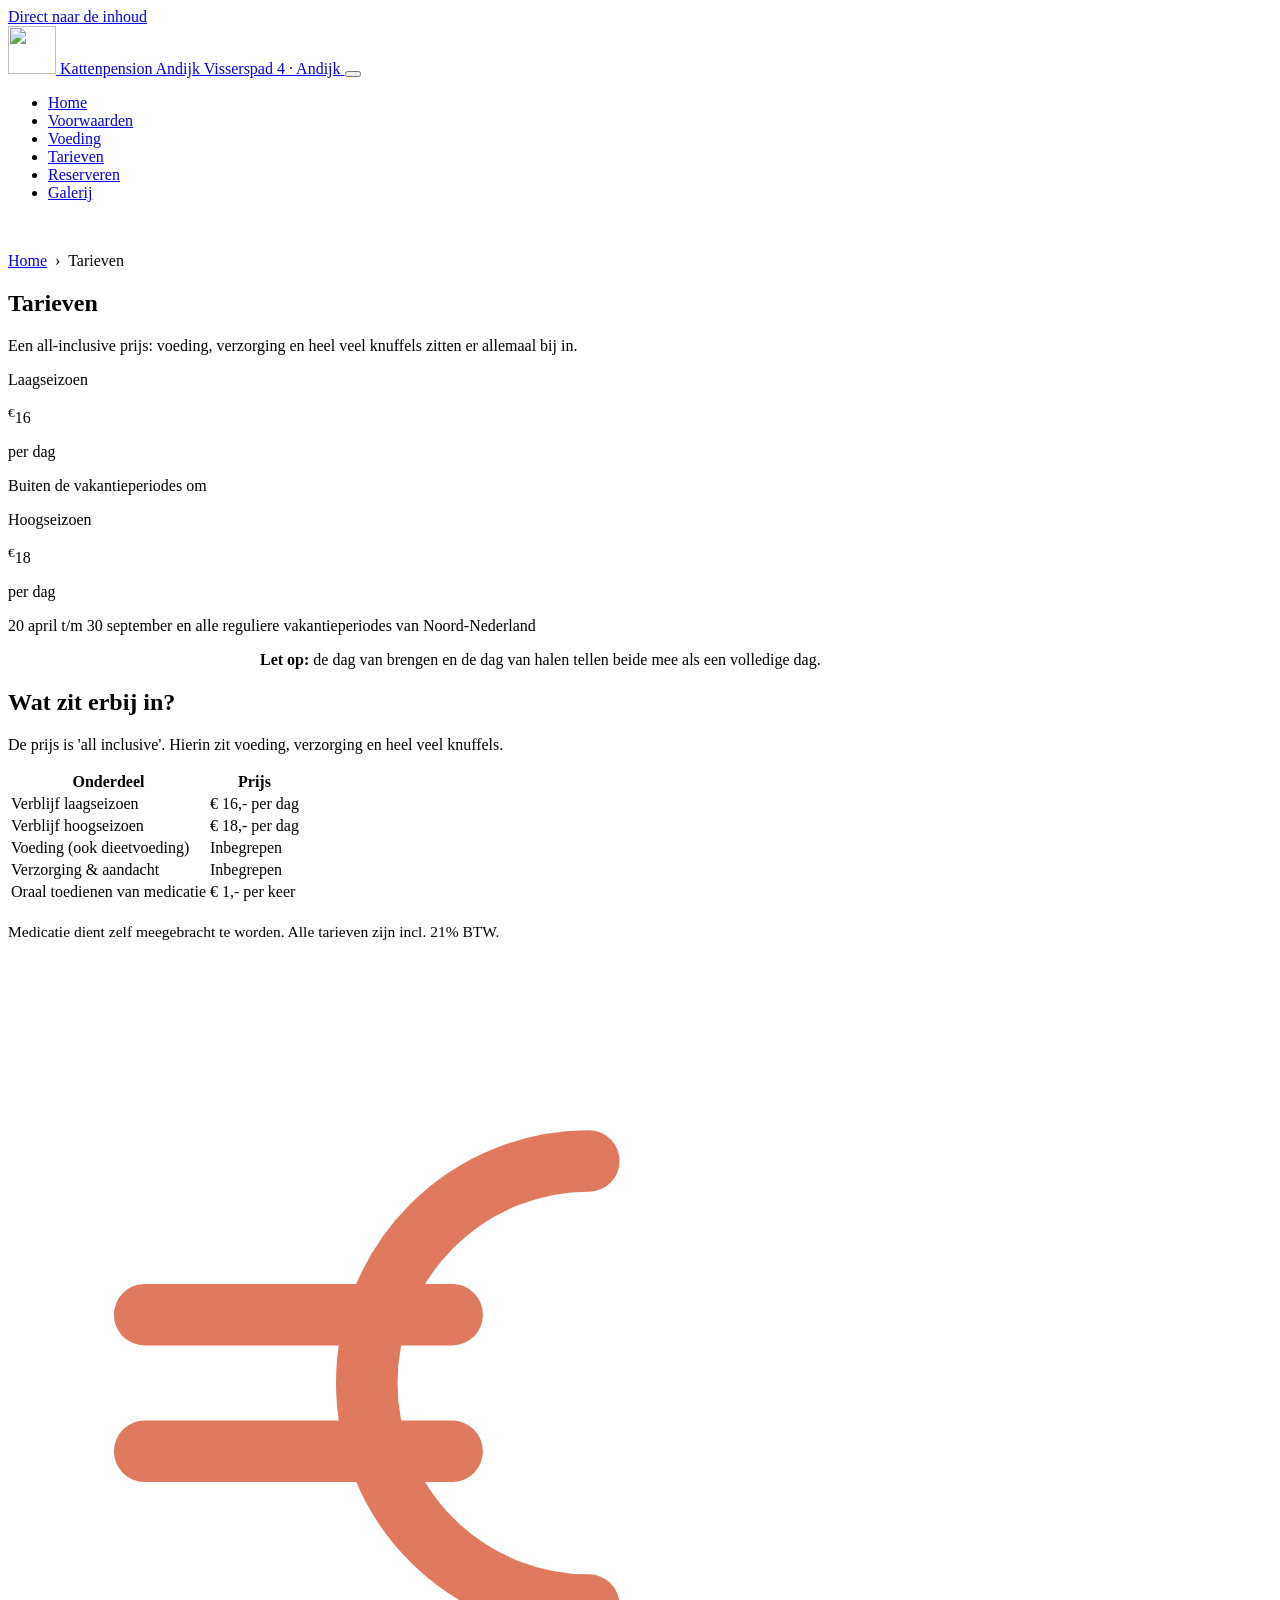
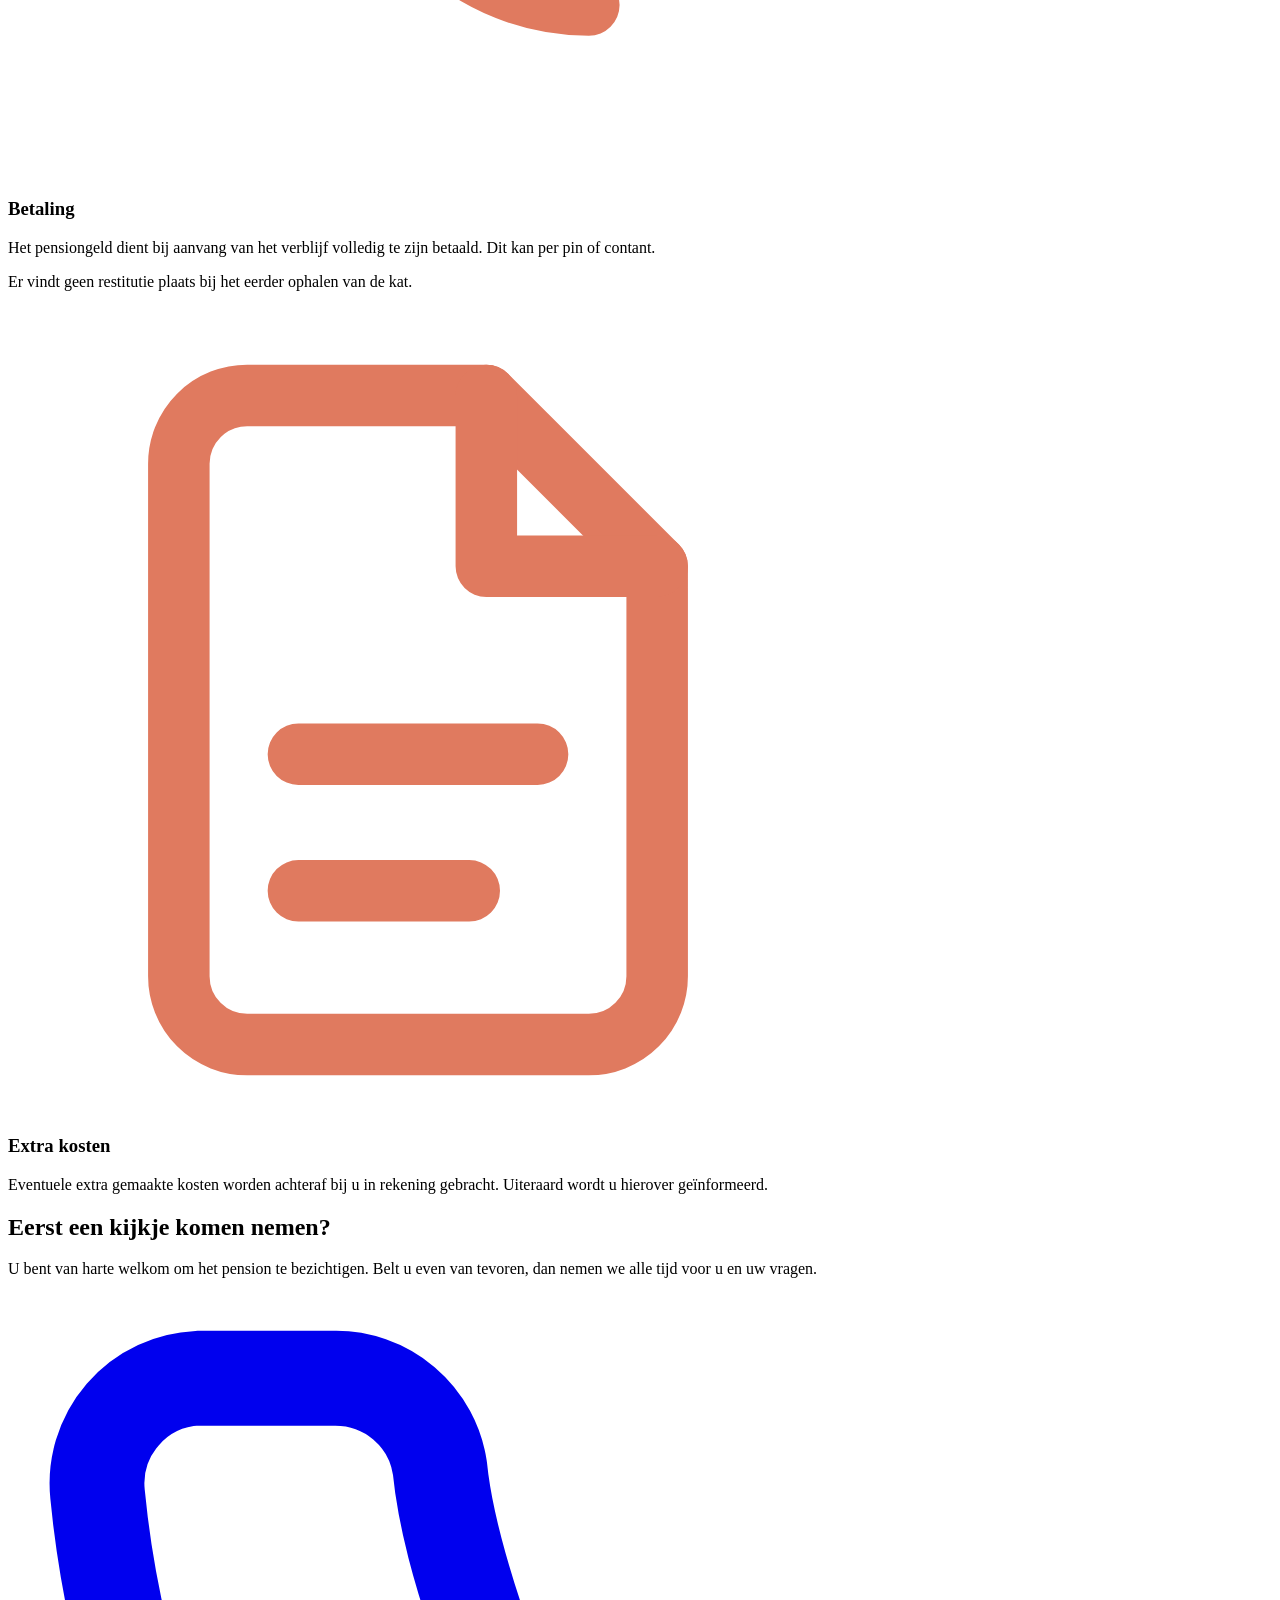
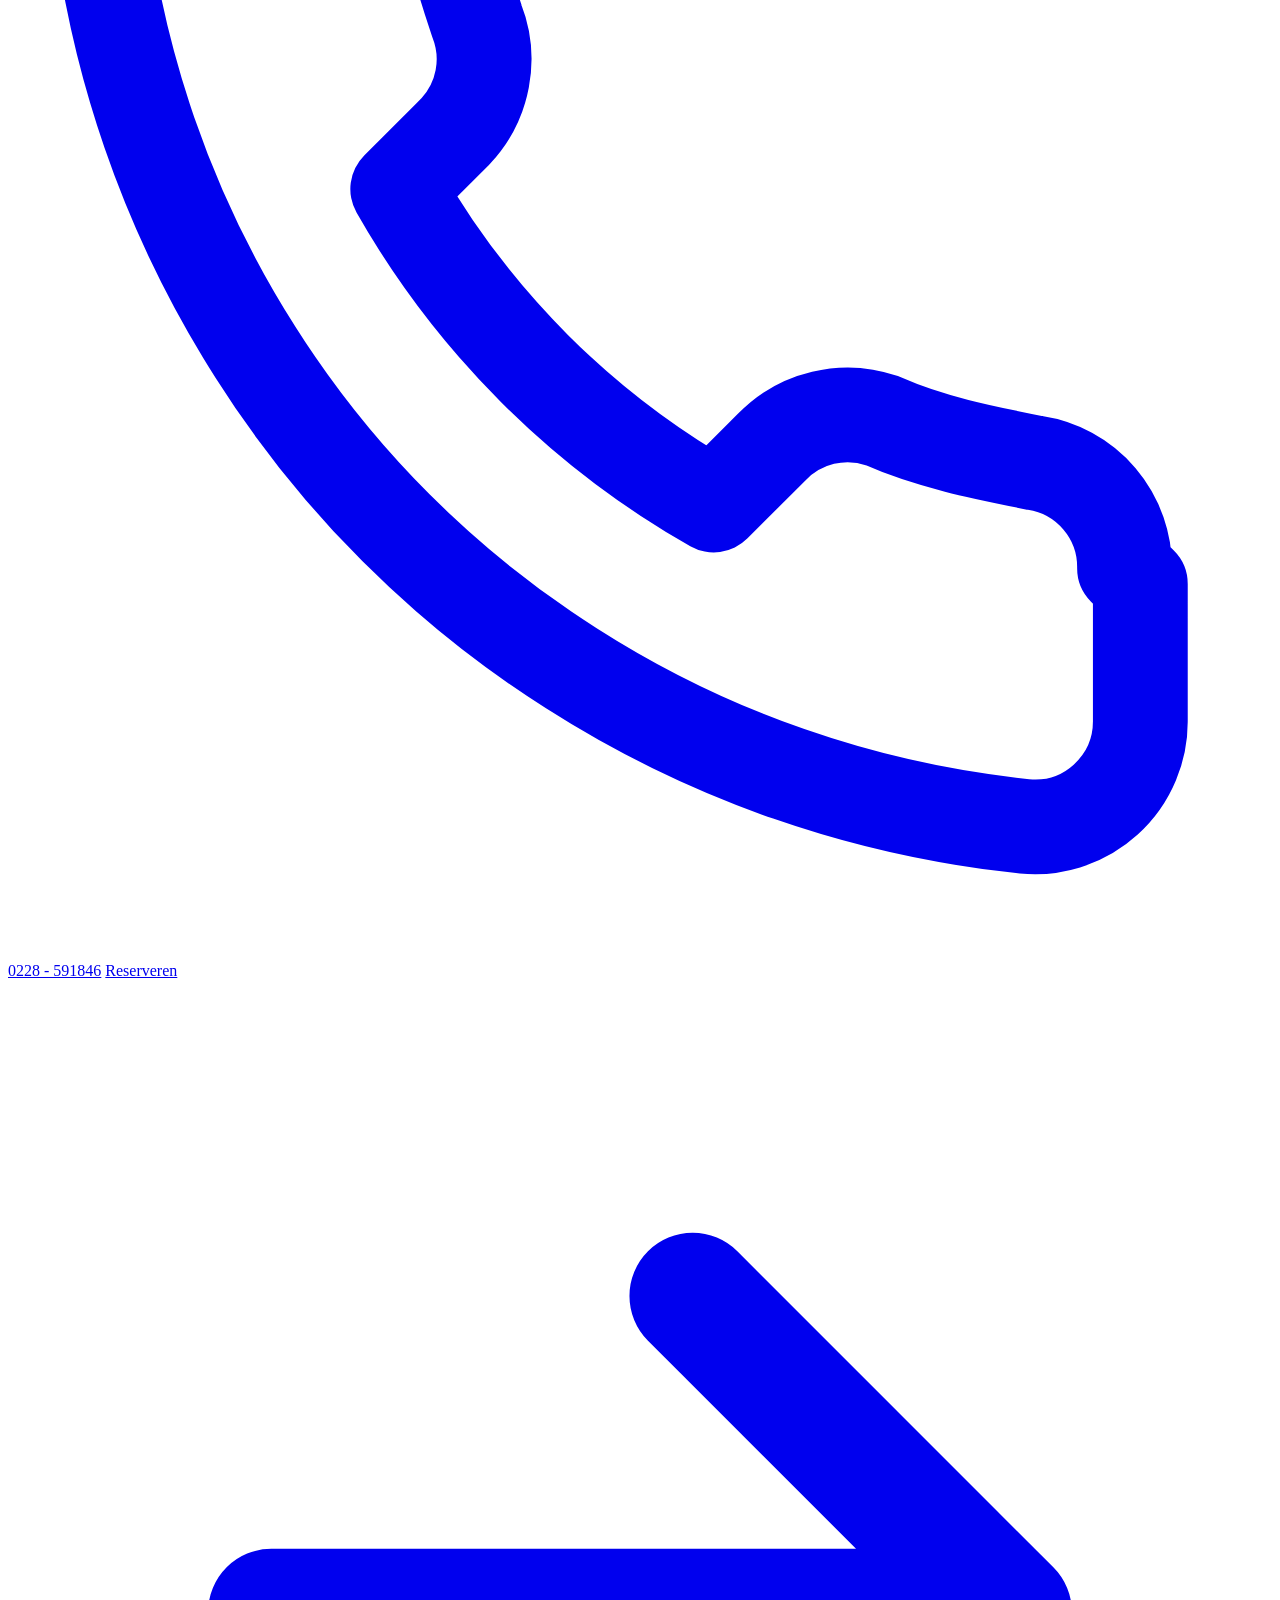
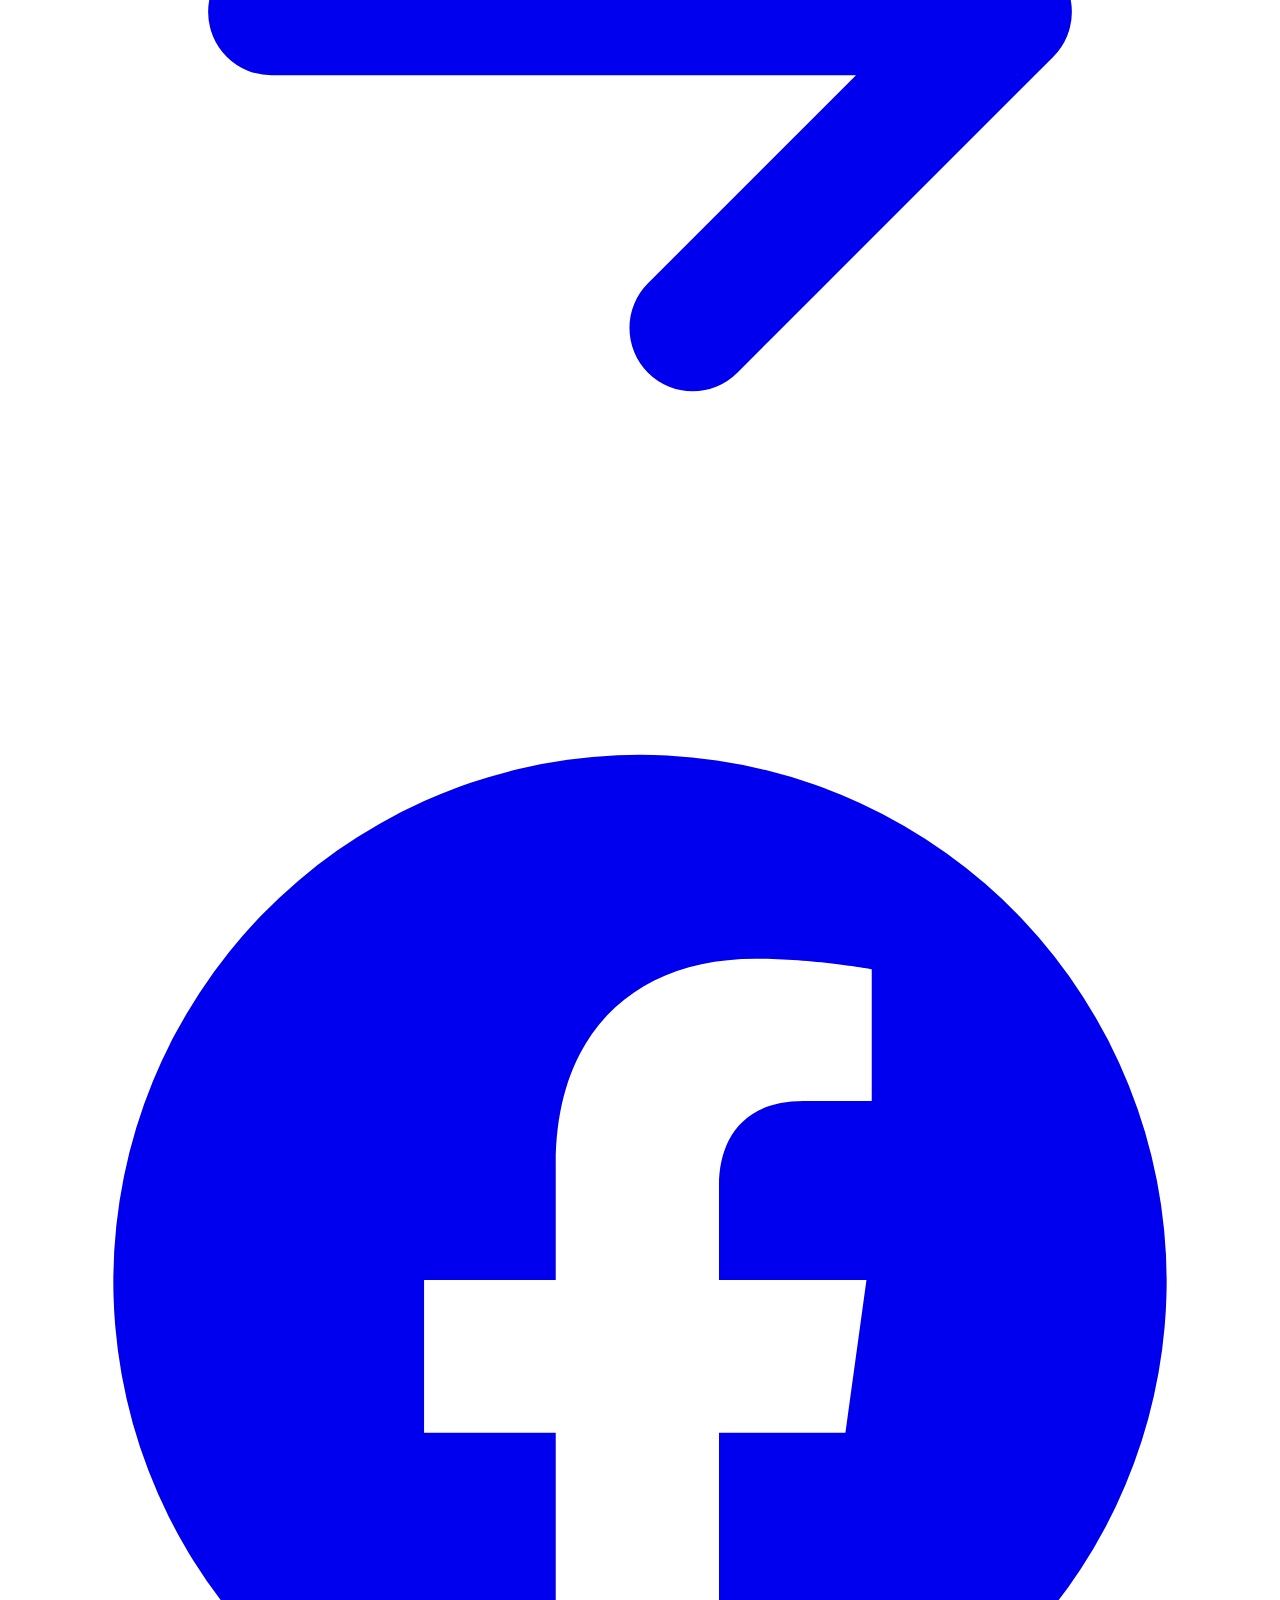
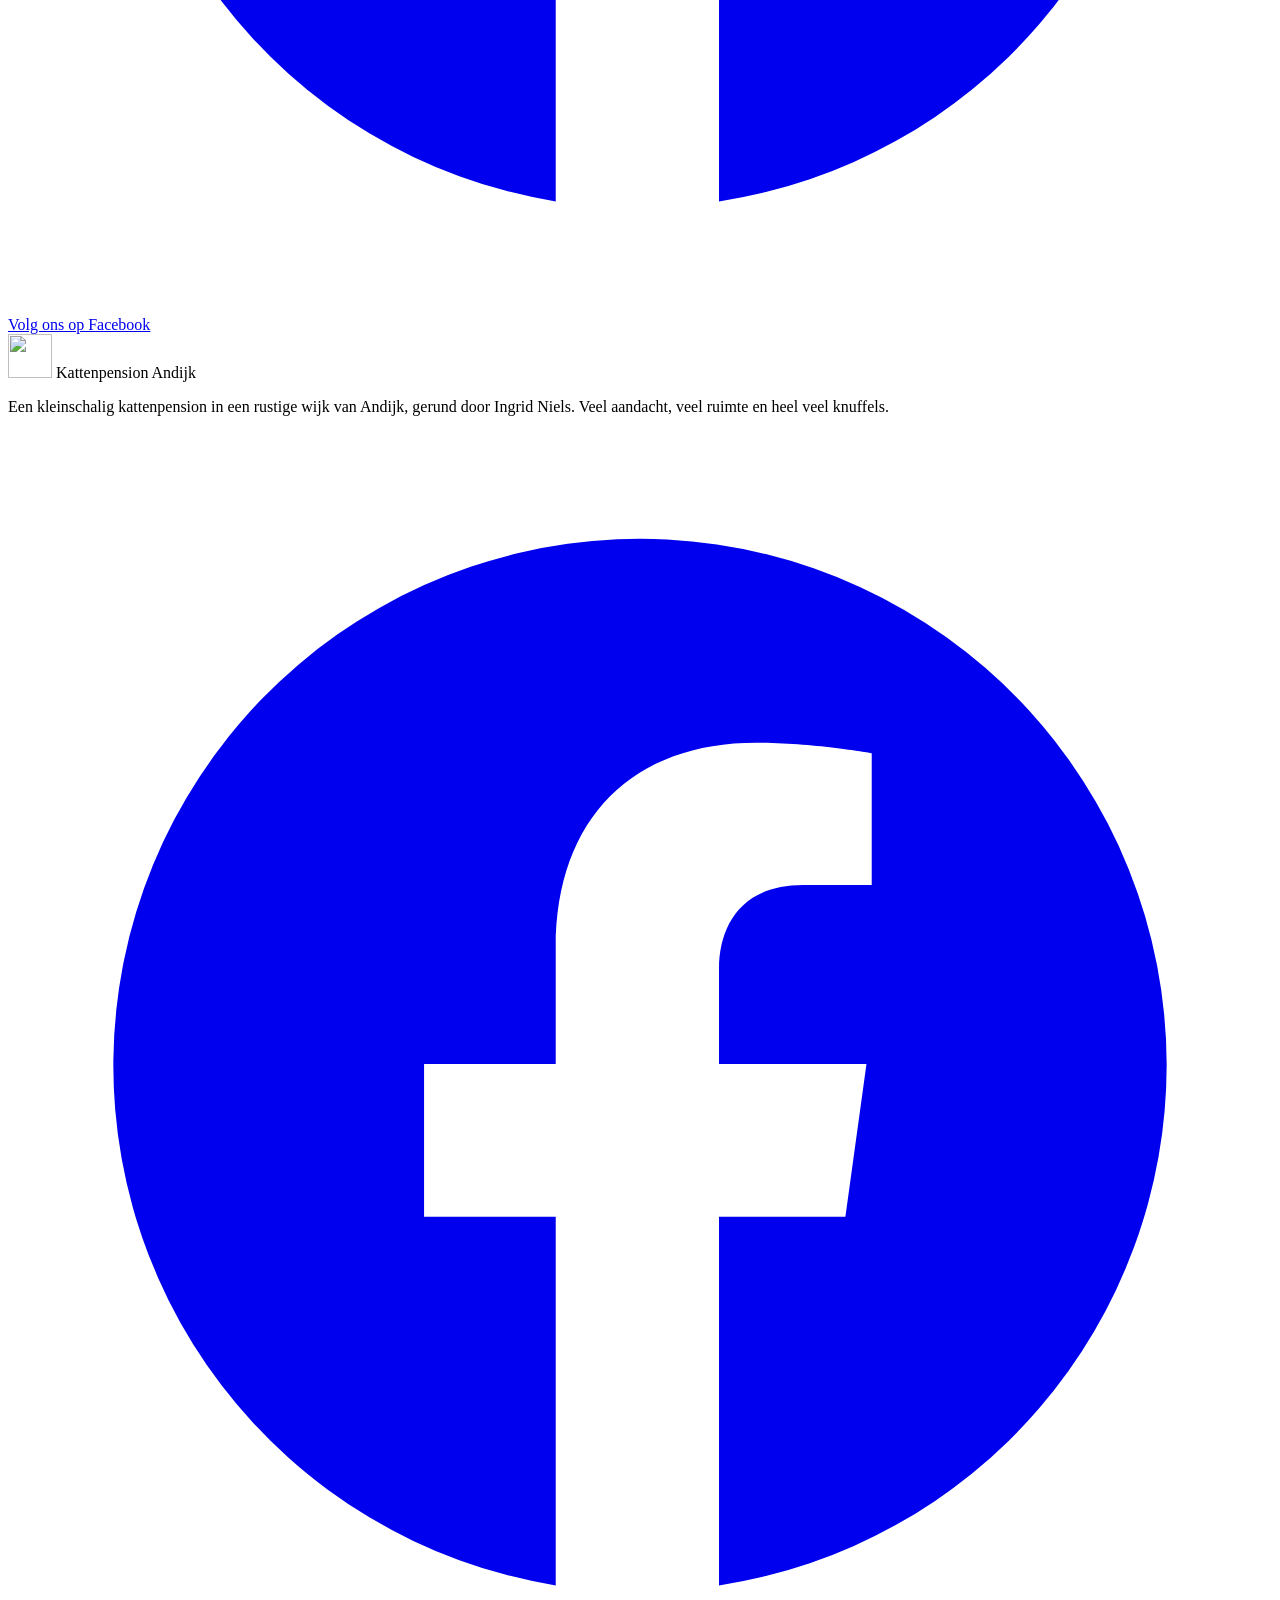
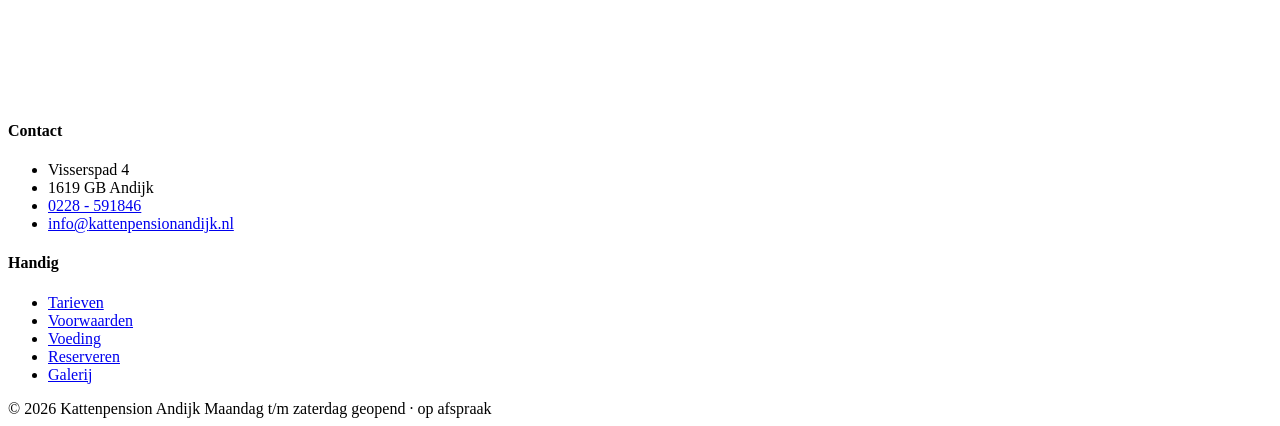
==== tarieven.html @ 5b00f524 "Pagina's toevoegen" ====
<!DOCTYPE html>
<html lang="nl">
<head>
<meta charset="utf-8">
<meta name="viewport" content="width=device-width, initial-scale=1">
<title>Tarieven | Kattenpension Andijk</title>
<meta name="description" content="Tarieven van Kattenpension Andijk: laagseizoen 16 euro per dag, hoogseizoen 18 euro per dag. All-inclusive, incl. 21% BTW.">
<meta name="author" content="Kattenpension Andijk">
<link rel="canonical" href="https://www.kattenpensionandijk.nl/tarieven.html">
<meta property="og:type" content="website">
<meta property="og:site_name" content="Kattenpension Andijk">
<meta property="og:title" content="Tarieven | Kattenpension Andijk">
<meta property="og:description" content="Tarieven van Kattenpension Andijk: laagseizoen 16 euro per dag, hoogseizoen 18 euro per dag. All-inclusive, incl. 21% BTW.">
<meta property="og:url" content="https://www.kattenpensionandijk.nl/tarieven.html">
<meta property="og:locale" content="nl_NL">
<link rel="icon" href="assets/img/favicon.svg" type="image/svg+xml">
<link rel="preconnect" href="https://fonts.googleapis.com">
<link rel="preconnect" href="https://fonts.gstatic.com" crossorigin>
<link href="https://fonts.googleapis.com/css2?family=Fraunces:opsz,wght@9..144,500;9..144,600;9..144,700&family=Nunito:wght@400;700;800&display=swap" rel="stylesheet">
<link rel="stylesheet" href="assets/css/style.css">
</head>
<body>
<a class="skip" href="#main">Direct naar de inhoud</a>
<header class="site-header">
  <div class="wrap header-inner">
    <a class="brand" href="index.html">
      <img src="assets/img/logo.svg" alt="" width="48" height="48">
      <span class="brand-text">
        <span class="brand-name">Kattenpension Andijk</span>
        <span class="brand-sub">Visserspad 4 &middot; Andijk</span>
      </span>
    </a>
    <button class="nav-toggle" type="button" aria-expanded="false" aria-controls="hoofdmenu" aria-label="Menu openen"><span></span></button>
    <nav class="site-nav" id="hoofdmenu" aria-label="Hoofdmenu">
      <ul>
        <li><a href="index.html">Home</a></li>
        <li><a href="voorwaarden.html">Voorwaarden</a></li>
        <li><a href="voeding.html">Voeding</a></li>
        <li><a href="tarieven.html" aria-current="page">Tarieven</a></li>
        <li><a href="reserveren.html" class="nav-cta">Reserveren</a></li>
        <li><a href="galerij.html">Galerij</a></li>
      </ul>
    </nav>
  </div>
</header>

<main id="main">
<section class="page-hero">
  <img class="paw-deco a" src="assets/img/paw.svg" alt="" aria-hidden="true">
  <img class="paw-deco c" src="assets/img/paw-sage.svg" alt="" aria-hidden="true">
  <div class="wrap">
    <p class="crumbs"><a href="index.html">Home</a> &nbsp;&rsaquo;&nbsp; Tarieven</p>
    <h1>Tarieven</h1>
    <p>Een all-inclusive prijs: voeding, verzorging en heel veel knuffels zitten er allemaal bij in.</p>
  </div>
</section>

<section class="section">
  <div class="wrap">
    <div class="prijs-grid reveal">
      <div class="prijs-kaart">
        <p class="label">Laagseizoen</p>
        <p class="bedrag"><sup>&euro;</sup>16</p>
        <p class="per">per dag</p>
        <p class="periode">Buiten de vakantieperiodes om</p>
      </div>
      <div class="prijs-kaart hoog">
        <p class="label">Hoogseizoen</p>
        <p class="bedrag"><sup>&euro;</sup>18</p>
        <p class="per">per dag</p>
        <p class="periode">20 april t/m 30 september en alle reguliere vakantieperiodes van Noord-Nederland</p>
      </div>
    </div>

    <div class="note reveal" style="max-width:760px;margin-inline:auto">
      <p><strong>Let op:</strong> de dag van brengen en de dag van halen tellen beide mee als een volledige dag.</p>
    </div>
  </div>
</section>

<section class="section section-tint">
  <div class="wrap" style="max-width:820px">
    <div class="section-head reveal">
      <h2>Wat zit erbij in?</h2>
      <p>De prijs is 'all inclusive'. Hierin zit voeding, verzorging en heel veel knuffels.</p>
    </div>
    <div class="tabel-wrap reveal">
      <table class="tarief-tabel">
        <thead>
          <tr><th scope="col">Onderdeel</th><th scope="col">Prijs</th></tr>
        </thead>
        <tbody>
          <tr><td>Verblijf laagseizoen</td><td>&euro; 16,- per dag</td></tr>
          <tr><td>Verblijf hoogseizoen</td><td>&euro; 18,- per dag</td></tr>
          <tr><td>Voeding (ook dieetvoeding)</td><td>Inbegrepen</td></tr>
          <tr><td>Verzorging &amp; aandacht</td><td>Inbegrepen</td></tr>
          <tr><td>Oraal toedienen van medicatie</td><td>&euro; 1,- per keer</td></tr>
        </tbody>
      </table>
    </div>
    <p class="reveal" style="margin-top:1.2rem;color:var(--bruin-zacht);font-size:.97rem">
      Medicatie dient zelf meegebracht te worden. Alle tarieven zijn incl. 21% BTW.
    </p>

    <div class="prose-grid reveal" style="margin-top:2rem">
      <div class="info-block">
        <h3><svg viewBox="0 0 24 24" fill="none" stroke="#e07a5f" stroke-width="1.8" stroke-linecap="round" stroke-linejoin="round"><path d="M17 5.5a6.5 6.5 0 1 0 0 13"/><path d="M4 10h9M4 14h9"/></svg> Betaling</h3>
        <p>Het pensiongeld dient bij aanvang van het verblijf volledig te zijn betaald. Dit kan per pin of contant.</p>
        <p>Er vindt geen restitutie plaats bij het eerder ophalen van de kat.</p>
      </div>
      <div class="info-block groen">
        <h3><svg viewBox="0 0 24 24" fill="none" stroke="#e07a5f" stroke-width="1.8" stroke-linecap="round" stroke-linejoin="round"><path d="M14 2.5H7a2 2 0 0 0-2 2v15a2 2 0 0 0 2 2h10a2 2 0 0 0 2-2V7.5z"/><path d="M14 2.5v5h5M8.5 13h7M8.5 17h5"/></svg> Extra kosten</h3>
        <p>Eventuele extra gemaakte kosten worden achteraf bij u in rekening gebracht. Uiteraard wordt u hierover ge&iuml;nformeerd.</p>
      </div>
    </div>
  </div>
</section>

<section class="section">
  <div class="wrap">
    <div class="cta-band reveal">
      <h2>Eerst een kijkje komen nemen?</h2>
      <p>U bent van harte welkom om het pension te bezichtigen. Belt u even van tevoren, dan nemen we alle tijd voor u en uw vragen.</p>
      <div class="cta-actions">
        <a class="btn btn-light" href="tel:+31228591846"><svg viewBox="0 0 24 24" fill="none" stroke="currentColor" stroke-width="1.8" stroke-linecap="round" stroke-linejoin="round"><path d="M21.5 16.9v2.6a2 2 0 0 1-2.2 2 19.7 19.7 0 0 1-8.6-3 19.4 19.4 0 0 1-6-6 19.7 19.7 0 0 1-3-8.7A2 2 0 0 1 3.6 1.6h2.6a2 2 0 0 1 2 1.7c.1 1 .4 2 .7 2.9a2 2 0 0 1-.4 2.1L7.4 9.4a16 16 0 0 0 6 6l1.1-1.1a2 2 0 0 1 2.1-.5c.9.4 1.9.6 2.9.8a2 2 0 0 1 1.7 2z"/></svg> 0228 - 591846</a>
        <a class="btn btn-light" href="reserveren.html">Reserveren <svg viewBox="0 0 24 24" fill="none" stroke="currentColor" stroke-width="2.4" stroke-linecap="round" stroke-linejoin="round"><path d="M5 12h14M13 6l6 6-6 6"/></svg></a>
        <a class="btn btn-light" href="https://www.facebook.com/kattenpensionandijk" target="_blank" rel="noopener"><svg viewBox="0 0 24 24" fill="currentColor"><path d="M22 12a10 10 0 1 0-11.6 9.9v-7H7.9V12h2.5V9.8c0-2.5 1.5-3.9 3.8-3.9 1.1 0 2.2.2 2.2.2v2.5h-1.3c-1.2 0-1.6.8-1.6 1.6V12h2.8l-.4 2.9h-2.4v7A10 10 0 0 0 22 12z"/></svg> Volg ons op Facebook</a>
      </div>
    </div>
  </div>
</section>

</main>
<footer class="site-footer">
  <div class="wrap">
    <div class="footer-grid">
      <div>
        <div class="footer-brand">
          <img src="assets/img/logo.svg" alt="" width="44" height="44">
          <span>Kattenpension Andijk</span>
        </div>
        <p>Een kleinschalig kattenpension in een rustige wijk van Andijk, gerund door Ingrid Niels. Veel aandacht, veel ruimte en heel veel knuffels.</p>
        <div class="socials">
          <a href="https://www.facebook.com/kattenpensionandijk" target="_blank" rel="noopener" aria-label="Facebook"><svg viewBox="0 0 24 24" fill="currentColor"><path d="M22 12a10 10 0 1 0-11.6 9.9v-7H7.9V12h2.5V9.8c0-2.5 1.5-3.9 3.8-3.9 1.1 0 2.2.2 2.2.2v2.5h-1.3c-1.2 0-1.6.8-1.6 1.6V12h2.8l-.4 2.9h-2.4v7A10 10 0 0 0 22 12z"/></svg></a>
        </div>
      </div>
      <div>
        <h4>Contact</h4>
        <ul>
          <li>Visserspad 4</li>
          <li>1619 GB Andijk</li>
          <li><a href="tel:+31228591846">0228 - 591846</a></li>
          <li><a href="mailto:info@kattenpensionandijk.nl">info@<wbr>kattenpensionandijk.nl</a></li>
        </ul>
      </div>
      <div>
        <h4>Handig</h4>
        <ul>
          <li><a href="tarieven.html">Tarieven</a></li>
          <li><a href="voorwaarden.html">Voorwaarden</a></li>
          <li><a href="voeding.html">Voeding</a></li>
          <li><a href="reserveren.html">Reserveren</a></li>
          <li><a href="galerij.html">Galerij</a></li>
        </ul>
      </div>
    </div>
    <div class="footer-bottom">
      <span>&copy; <span data-jaar>2026</span> Kattenpension Andijk</span>
      <span>Maandag t/m zaterdag geopend &middot; op afspraak</span>
    </div>
  </div>
</footer>
<script src="assets/js/main.js"></script>
</body>
</html>
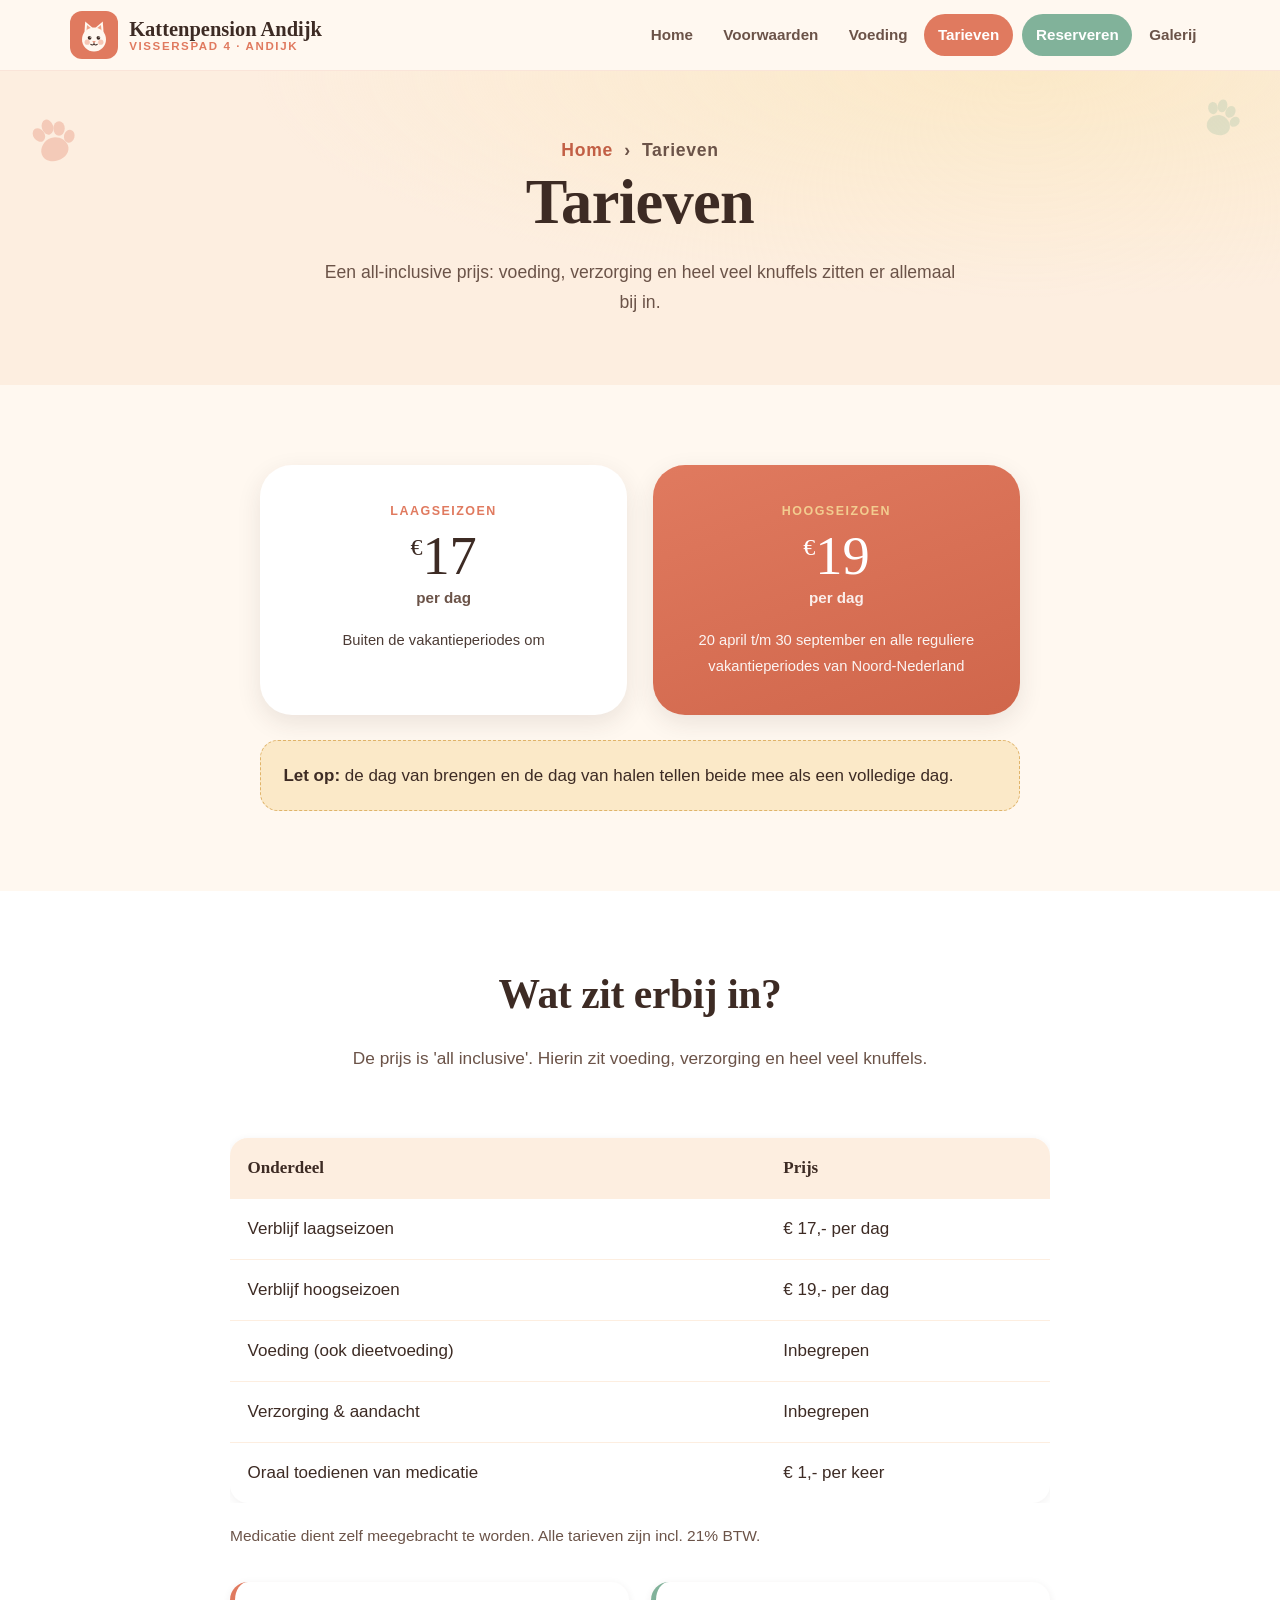
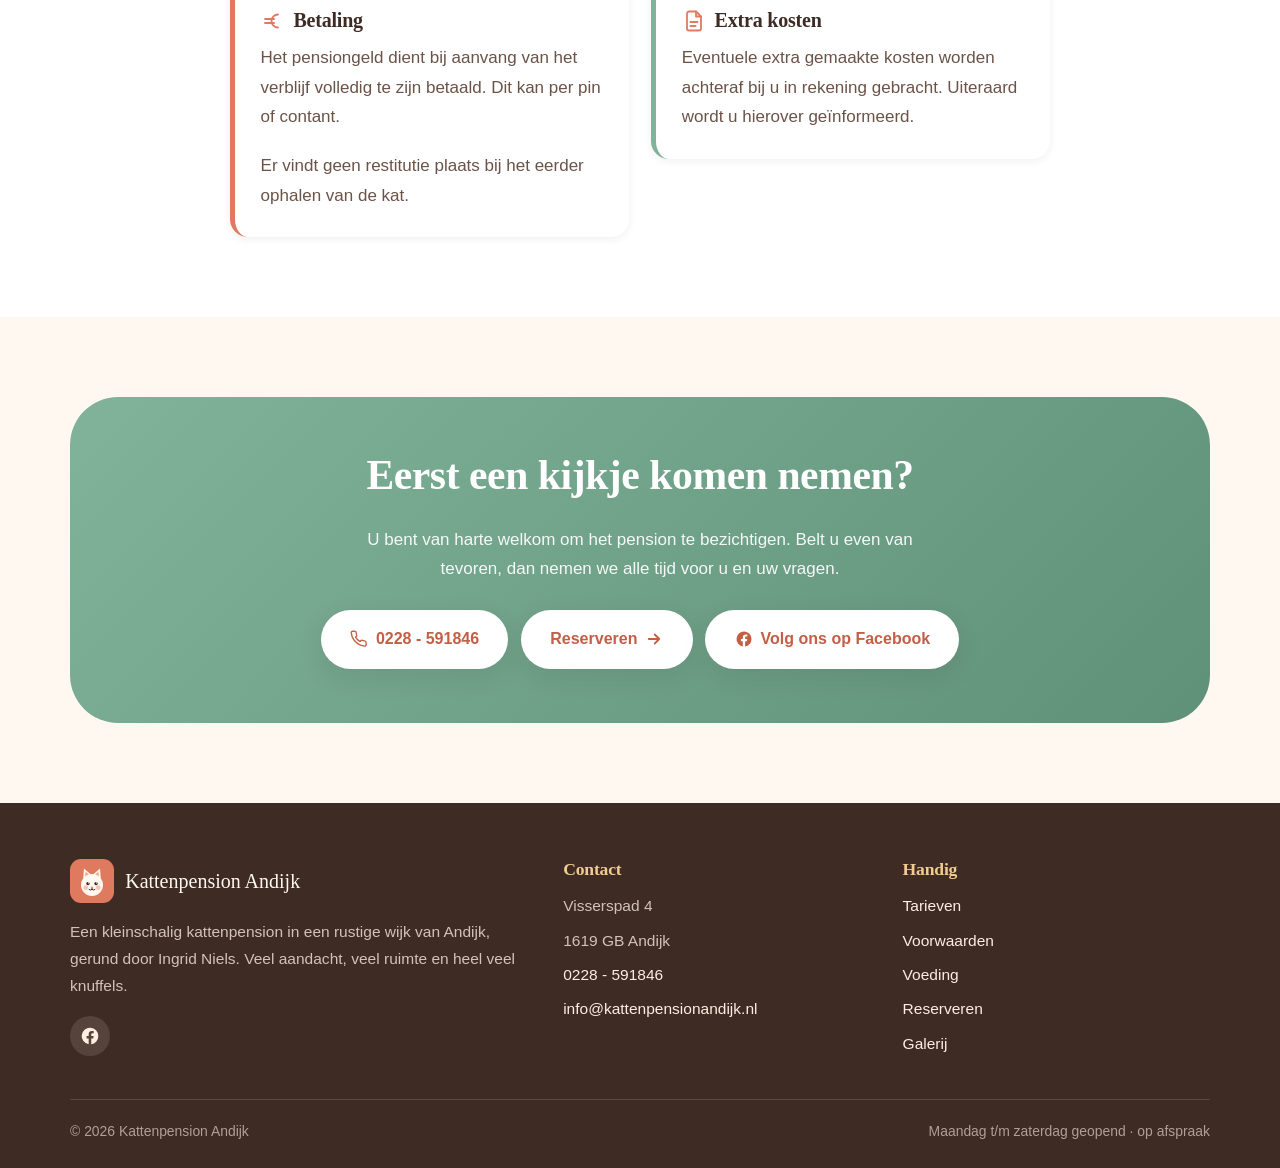
==== commit e2bf15d9: "Tarieven naar 17 en 19 euro; aankondiging kattentrimmen vanaf 2027" ====
--- a/tarieven.html
+++ b/tarieven.html
@@ -4,13 +4,13 @@
 <meta charset="utf-8">
 <meta name="viewport" content="width=device-width, initial-scale=1">
 <title>Tarieven | Kattenpension Andijk</title>
-<meta name="description" content="Tarieven van Kattenpension Andijk: laagseizoen 16 euro per dag, hoogseizoen 18 euro per dag. All-inclusive, incl. 21% BTW.">
+<meta name="description" content="Tarieven van Kattenpension Andijk: laagseizoen 17 euro per dag, hoogseizoen 19 euro per dag. All-inclusive, incl. 21% BTW.">
 <meta name="author" content="Kattenpension Andijk">
 <link rel="canonical" href="https://www.kattenpensionandijk.nl/tarieven.html">
 <meta property="og:type" content="website">
 <meta property="og:site_name" content="Kattenpension Andijk">
 <meta property="og:title" content="Tarieven | Kattenpension Andijk">
-<meta property="og:description" content="Tarieven van Kattenpension Andijk: laagseizoen 16 euro per dag, hoogseizoen 18 euro per dag. All-inclusive, incl. 21% BTW.">
+<meta property="og:description" content="Tarieven van Kattenpension Andijk: laagseizoen 17 euro per dag, hoogseizoen 19 euro per dag. All-inclusive, incl. 21% BTW.">
 <meta property="og:url" content="https://www.kattenpensionandijk.nl/tarieven.html">
 <meta property="og:locale" content="nl_NL">
 <link rel="icon" href="assets/img/favicon.svg" type="image/svg+xml">
@@ -60,13 +60,13 @@
     <div class="prijs-grid reveal">
       <div class="prijs-kaart">
         <p class="label">Laagseizoen</p>
-        <p class="bedrag"><sup>&euro;</sup>16</p>
+        <p class="bedrag"><sup>&euro;</sup>17</p>
         <p class="per">per dag</p>
         <p class="periode">Buiten de vakantieperiodes om</p>
       </div>
       <div class="prijs-kaart hoog">
         <p class="label">Hoogseizoen</p>
-        <p class="bedrag"><sup>&euro;</sup>18</p>
+        <p class="bedrag"><sup>&euro;</sup>19</p>
         <p class="per">per dag</p>
         <p class="periode">20 april t/m 30 september en alle reguliere vakantieperiodes van Noord-Nederland</p>
       </div>
@@ -90,8 +90,8 @@
           <tr><th scope="col">Onderdeel</th><th scope="col">Prijs</th></tr>
         </thead>
         <tbody>
-          <tr><td>Verblijf laagseizoen</td><td>&euro; 16,- per dag</td></tr>
-          <tr><td>Verblijf hoogseizoen</td><td>&euro; 18,- per dag</td></tr>
+          <tr><td>Verblijf laagseizoen</td><td>&euro; 17,- per dag</td></tr>
+          <tr><td>Verblijf hoogseizoen</td><td>&euro; 19,- per dag</td></tr>
           <tr><td>Voeding (ook dieetvoeding)</td><td>Inbegrepen</td></tr>
           <tr><td>Verzorging &amp; aandacht</td><td>Inbegrepen</td></tr>
           <tr><td>Oraal toedienen van medicatie</td><td>&euro; 1,- per keer</td></tr>
--- a/assets/css/style.css
+++ b/assets/css/style.css
@@ -0,0 +1,499 @@
+/* ==========================================================================
+   Kattenpension Andijk — stylesheet
+   Palet: warm & speels
+   ========================================================================== */
+
+:root {
+  --terracotta: #e07a5f;
+  --terracotta-dark: #c25f45;
+  --terracotta-soft: #f6c9ba;
+  --sage: #81b29a;
+  --sage-dark: #5f9179;
+  --zon: #f2cc8f;
+  --zon-licht: #fbe9c8;
+  --creme: #fff8f0;
+  --creme-diep: #fdeee0;
+  --bruin: #3d2b24;
+  --bruin-zacht: #6b5348;
+  --wit: #ffffff;
+
+  --radius-s: 10px;
+  --radius-m: 18px;
+  --radius-l: 32px;
+  --radius-xl: 48px;
+
+  --schaduw-s: 0 2px 8px rgba(61, 43, 36, .07);
+  --schaduw-m: 0 8px 24px rgba(61, 43, 36, .10);
+  --schaduw-l: 0 18px 48px rgba(61, 43, 36, .14);
+
+  --font-display: "Fraunces", Georgia, "Times New Roman", serif;
+  --font-body: "Nunito", -apple-system, BlinkMacSystemFont, "Segoe UI", Roboto, sans-serif;
+
+  --max: 1140px;
+}
+
+/* ---------- Reset ---------- */
+*, *::before, *::after { box-sizing: border-box; }
+html { scroll-behavior: smooth; -webkit-text-size-adjust: 100%; }
+body {
+  margin: 0;
+  font-family: var(--font-body);
+  font-size: 1.0625rem;
+  line-height: 1.75;
+  color: var(--bruin);
+  background: var(--creme);
+  overflow-x: hidden;
+}
+img { max-width: 100%; display: block; }
+a { color: var(--terracotta-dark); }
+
+h1, h2, h3, h4 {
+  font-family: var(--font-display);
+  font-weight: 600;
+  line-height: 1.15;
+  color: var(--bruin);
+  margin: 0 0 .6em;
+  letter-spacing: -.01em;
+}
+h1 { font-size: clamp(2.2rem, 6vw, 3.9rem); }
+h2 { font-size: clamp(1.7rem, 4vw, 2.6rem); }
+h3 { font-size: clamp(1.2rem, 2.4vw, 1.5rem); }
+p { margin: 0 0 1.1em; }
+
+.wrap { width: min(100% - 2.5rem, var(--max)); margin-inline: auto; }
+.center { text-align: center; }
+
+/* ---------- Skip link ---------- */
+.skip {
+  position: absolute; left: -9999px; top: 0;
+  background: var(--bruin); color: var(--wit);
+  padding: .7rem 1.2rem; z-index: 999; border-radius: 0 0 var(--radius-s) 0;
+}
+.skip:focus { left: 0; }
+
+/* ---------- Header ---------- */
+.site-header {
+  position: sticky; top: 0; z-index: 100;
+  background: rgba(255, 248, 240, .92);
+  -webkit-backdrop-filter: blur(10px);
+  backdrop-filter: blur(10px);
+  border-bottom: 1px solid rgba(224, 122, 95, .16);
+}
+.header-inner {
+  display: flex; align-items: center; justify-content: space-between;
+  gap: 1rem; padding: .7rem 0; position: relative;
+}
+.brand { display: flex; align-items: center; gap: .7rem; text-decoration: none; }
+.brand img { width: 48px; height: 48px; }
+.brand-text { display: flex; flex-direction: column; line-height: 1.1; }
+.brand-name {
+  font-family: var(--font-display); font-size: 1.28rem; font-weight: 600;
+  color: var(--bruin);
+}
+.brand-sub {
+  font-size: .72rem; letter-spacing: .14em; text-transform: uppercase;
+  color: var(--terracotta); font-weight: 700;
+}
+
+.nav-toggle {
+  display: none; border: 0; background: var(--terracotta); color: var(--wit);
+  width: 46px; height: 46px; border-radius: var(--radius-s); cursor: pointer;
+  align-items: center; justify-content: center; padding: 0;
+}
+.nav-toggle span {
+  display: block; width: 20px; height: 2px; background: currentColor;
+  border-radius: 2px; position: relative;
+}
+.nav-toggle span::before, .nav-toggle span::after {
+  content: ""; position: absolute; left: 0; width: 20px; height: 2px;
+  background: currentColor; border-radius: 2px; transition: transform .25s ease, top .25s ease;
+}
+.nav-toggle span::before { top: -6px; }
+.nav-toggle span::after { top: 6px; }
+.nav-toggle[aria-expanded="true"] span { background: transparent; }
+.nav-toggle[aria-expanded="true"] span::before { top: 0; transform: rotate(45deg); }
+.nav-toggle[aria-expanded="true"] span::after { top: 0; transform: rotate(-45deg); }
+
+.site-nav ul {
+  display: flex; align-items: center; gap: .2rem;
+  list-style: none; margin: 0; padding: 0;
+}
+.site-nav a {
+  display: block; padding: .5rem .85rem; border-radius: 999px;
+  text-decoration: none; color: var(--bruin-zacht); font-weight: 700;
+  font-size: .95rem; transition: background .2s ease, color .2s ease;
+}
+.site-nav a:hover { background: var(--creme-diep); color: var(--bruin); }
+.site-nav a[aria-current="page"] { background: var(--terracotta); color: var(--wit); }
+.site-nav .nav-cta { background: var(--sage); color: var(--wit); margin-left: .4rem; }
+.site-nav .nav-cta:hover { background: var(--sage-dark); color: var(--wit); }
+
+@media (max-width: 900px) {
+  .nav-toggle { display: flex; }
+  .site-nav {
+    position: absolute; left: 0; right: 0; top: 100%;
+    background: var(--creme); border-bottom: 1px solid rgba(224, 122, 95, .2);
+    box-shadow: var(--schaduw-m);
+    max-height: 0; overflow: hidden; transition: max-height .3s ease;
+  }
+  .site-nav.open { max-height: 34rem; }
+  .site-nav ul { flex-direction: column; align-items: stretch; padding: .8rem 1.25rem 1.4rem; gap: .25rem; }
+  .site-nav a { padding: .8rem 1rem; border-radius: var(--radius-s); }
+  .site-nav .nav-cta { margin-left: 0; text-align: center; }
+}
+
+/* ---------- Knoppen ---------- */
+.btn {
+  display: inline-flex; align-items: center; gap: .5rem;
+  padding: .85rem 1.7rem; border-radius: 999px;
+  font-weight: 800; font-size: 1rem; text-decoration: none;
+  border: 2px solid transparent; cursor: pointer;
+  transition: transform .18s ease, box-shadow .18s ease, background .18s ease;
+}
+.btn:hover { transform: translateY(-2px); }
+.btn svg { width: 18px; height: 18px; }
+.btn-primary { background: var(--terracotta); color: var(--wit); box-shadow: var(--schaduw-m); }
+.btn-primary:hover { background: var(--terracotta-dark); box-shadow: var(--schaduw-l); }
+.btn-ghost { background: transparent; color: var(--bruin); border-color: var(--bruin); }
+.btn-ghost:hover { background: var(--bruin); color: var(--creme); }
+.btn-light { background: var(--wit); color: var(--terracotta-dark); box-shadow: var(--schaduw-m); }
+.btn-light:hover { background: var(--creme); }
+
+/* ---------- Hero ---------- */
+.hero {
+  position: relative; overflow: hidden;
+  background:
+    radial-gradient(120% 90% at 85% 0%, var(--zon-licht) 0%, transparent 55%),
+    linear-gradient(160deg, var(--creme-diep) 0%, var(--creme) 60%);
+  padding: clamp(3rem, 8vw, 5.5rem) 0 clamp(4rem, 9vw, 7rem);
+}
+.hero-grid {
+  display: grid; grid-template-columns: 1.05fr .95fr;
+  gap: clamp(2rem, 5vw, 4rem); align-items: center;
+}
+@media (max-width: 860px) { .hero-grid { grid-template-columns: 1fr; } }
+
+.eyebrow {
+  display: inline-flex; align-items: center; gap: .5rem;
+  background: var(--wit); color: var(--terracotta-dark);
+  padding: .4rem 1rem; border-radius: 999px;
+  font-weight: 800; font-size: .82rem; letter-spacing: .06em; text-transform: uppercase;
+  box-shadow: var(--schaduw-s); margin-bottom: 1.2rem;
+}
+.eyebrow svg { width: 16px; height: 16px; }
+.hero h1 { margin-bottom: .35em; }
+.hero h1 em {
+  font-style: normal; color: var(--terracotta);
+  position: relative; display: inline-block; z-index: 0;
+}
+.hero h1 em::after {
+  content: ""; position: absolute; left: -.05em; right: -.05em; bottom: .05em; height: .24em;
+  background: var(--zon); border-radius: 999px; z-index: -1;
+}
+.hero-lead { font-size: 1.15rem; color: var(--bruin-zacht); max-width: 34rem; }
+.hero-actions { display: flex; flex-wrap: wrap; gap: .8rem; margin-top: 1.6rem; }
+.hero-adres {
+  display: inline-flex; align-items: center; gap: .6rem;
+  margin-top: 1.6rem; padding: .7rem 1.3rem .7rem 1rem;
+  background: var(--wit); border-radius: 999px;
+  box-shadow: var(--schaduw-s); text-decoration: none;
+  font-weight: 800; font-size: 1.05rem; color: var(--bruin);
+  transition: transform .18s ease, box-shadow .18s ease;
+}
+.hero-adres:hover { transform: translateY(-2px); box-shadow: var(--schaduw-m); }
+.hero-adres svg { width: 22px; height: 22px; flex: 0 0 auto; }
+
+.hero-art { position: relative; }
+.photo-frame {
+  border-radius: var(--radius-xl);
+  overflow: hidden; box-shadow: var(--schaduw-l);
+  border: 8px solid var(--wit);
+  transform: rotate(-2deg);
+  background: var(--creme-diep);
+}
+.photo-frame img { width: 100%; height: 100%; object-fit: cover; aspect-ratio: 4/3.3; }
+.hero-badge {
+  position: absolute; bottom: -1.2rem; left: -.6rem;
+  background: var(--wit); border-radius: var(--radius-m);
+  box-shadow: var(--schaduw-m); padding: .85rem 1.15rem;
+  display: flex; align-items: center; gap: .75rem; transform: rotate(2deg);
+}
+.hero-badge .num {
+  font-family: var(--font-display); font-size: 1.8rem; color: var(--terracotta); line-height: 1;
+}
+.hero-badge .lbl { font-size: .8rem; font-weight: 700; color: var(--bruin-zacht); line-height: 1.25; }
+
+.paw-deco { position: absolute; pointer-events: none; }
+.paw-deco.a { top: 14%; left: 2%; width: 52px; transform: rotate(-18deg); opacity: .3; }
+.paw-deco.b { bottom: 16%; left: 8%; width: 32px; transform: rotate(22deg); opacity: .2; }
+.paw-deco.c { top: 8%; right: 3%; width: 44px; transform: rotate(12deg); opacity: .22; }
+@media (max-width: 980px) { .paw-deco { display: none; } }
+
+/* ---------- Marquee-strip ---------- */
+.strip {
+  background: var(--terracotta); color: var(--wit);
+  padding: .85rem 0; overflow: hidden;
+}
+.strip-inner {
+  display: flex; gap: 2.5rem; align-items: center;
+  font-weight: 800; font-size: .95rem; letter-spacing: .04em;
+  justify-content: center; flex-wrap: wrap;
+}
+.strip-inner span { display: inline-flex; align-items: center; gap: .5rem; }
+.strip-inner svg { width: 18px; height: 18px; }
+
+/* ---------- Pagina-kop (subpagina's) ---------- */
+.page-hero {
+  background:
+    radial-gradient(100% 120% at 80% 0%, var(--zon-licht) 0%, transparent 60%),
+    var(--creme-diep);
+  padding: clamp(2.5rem, 6vw, 4rem) 0 clamp(2.8rem, 6vw, 4.2rem);
+  text-align: center; position: relative; overflow: hidden;
+}
+.page-hero h1 { margin-bottom: .3em; }
+.page-hero p { color: var(--bruin-zacht); max-width: 40rem; margin-inline: auto; font-size: 1.1rem; margin-bottom: 0; }
+.crumbs {
+  font-size: .85rem; font-weight: 700; color: var(--bruin-zacht);
+  margin-bottom: 1rem; letter-spacing: .04em;
+}
+.crumbs a { text-decoration: none; }
+.crumbs a:hover { text-decoration: underline; }
+
+/* ---------- Secties ---------- */
+.section { padding: clamp(3rem, 7vw, 5rem) 0; }
+.section-tint { background: var(--wit); }
+.section-warm { background: var(--creme-diep); }
+.section-head { max-width: 44rem; margin: 0 auto clamp(2rem, 4vw, 3rem); text-align: center; }
+.section-head p { color: var(--bruin-zacht); font-size: 1.08rem; margin-bottom: 0; }
+
+/* ---------- Kaarten ---------- */
+.cards { display: grid; gap: 1.4rem; grid-template-columns: repeat(auto-fit, minmax(240px, 1fr)); }
+.card {
+  background: var(--wit); border-radius: var(--radius-l);
+  padding: 1.9rem 1.6rem; box-shadow: var(--schaduw-s);
+  border: 1px solid rgba(224, 122, 95, .1);
+  transition: transform .22s ease, box-shadow .22s ease;
+}
+.section-tint .card { background: var(--creme); }
+.card:hover { transform: translateY(-5px); box-shadow: var(--schaduw-m); }
+.card h3 { margin-bottom: .4em; }
+.card p { margin: 0; color: var(--bruin-zacht); font-size: .99rem; }
+.card-icon {
+  width: 56px; height: 56px; border-radius: 18px;
+  display: grid; place-items: center; margin-bottom: 1.1rem;
+  background: var(--creme-diep);
+}
+.card-icon svg { width: 30px; height: 30px; }
+.card:nth-child(2) .card-icon { background: #e6f0ea; }
+.card:nth-child(3) .card-icon { background: var(--zon-licht); }
+.card:nth-child(4) .card-icon { background: #fbe4dc; }
+
+/* ---------- Split (tekst + beeld) ---------- */
+.split {
+  display: grid; grid-template-columns: 1fr 1fr;
+  gap: clamp(2rem, 5vw, 4rem); align-items: center;
+}
+.split + .split { margin-top: clamp(2.5rem, 6vw, 4.5rem); }
+@media (max-width: 820px) {
+  .split { grid-template-columns: 1fr; }
+  .split.reverse .split-media { order: -1; }
+}
+@media (min-width: 821px) {
+  .split.reverse .split-media { order: 2; }
+}
+.split-media img {
+  width: 100%; border-radius: var(--radius-l);
+  box-shadow: var(--schaduw-m); aspect-ratio: 4/5; object-fit: cover;
+}
+.split-media.tilt img { transform: rotate(1.2deg); }
+.split-media.tilt-l img { transform: rotate(-1.2deg); }
+
+/* ---------- Lijst met vinkjes ---------- */
+.checklist { list-style: none; padding: 0; margin: 1.2rem 0 0; }
+.checklist li {
+  position: relative; padding-left: 2.1rem; margin-bottom: .75rem;
+  color: var(--bruin-zacht);
+}
+.checklist li::before {
+  content: ""; position: absolute; left: 0; top: .42em;
+  width: 1.25rem; height: 1.25rem; border-radius: 50%;
+  background: var(--sage) url("data:image/svg+xml,%3Csvg xmlns='http://www.w3.org/2000/svg' viewBox='0 0 24 24' fill='none' stroke='%23fff' stroke-width='3.5' stroke-linecap='round' stroke-linejoin='round'%3E%3Cpolyline points='20 6 9 17 4 12'/%3E%3C/svg%3E") center/.8rem no-repeat;
+}
+
+/* ---------- Info-blokken ---------- */
+.prose-grid { display: grid; gap: 1.4rem; grid-template-columns: repeat(auto-fit, minmax(320px, 1fr)); align-items: start; }
+.info-block {
+  background: var(--wit); border-radius: var(--radius-m);
+  padding: 1.7rem 1.6rem; box-shadow: var(--schaduw-s);
+  border-left: 5px solid var(--terracotta);
+}
+.info-block.groen { border-left-color: var(--sage); }
+.info-block.geel { border-left-color: var(--zon); }
+.info-block h3 { display: flex; align-items: center; gap: .55rem; margin-bottom: .5em; font-size: 1.25rem; }
+/* Icoontjes in koppen altijd meeschalen met de tekst, nooit op ware grootte */
+h2 svg, h3 svg, h4 svg { width: 1.15em; height: 1.15em; flex: 0 0 auto; }
+.info-block h3 svg { width: 24px; height: 24px; }
+.note h3 { display: flex; align-items: center; gap: .55rem; font-size: 1.25rem; }
+.note h3 svg { width: 24px; height: 24px; }
+.info-block p:last-child, .info-block ul:last-child { margin-bottom: 0; }
+.info-block strong { color: var(--bruin); }
+.info-block ul { padding-left: 1.2rem; color: var(--bruin-zacht); }
+.info-block li { margin-bottom: .4rem; }
+.info-block p { color: var(--bruin-zacht); overflow-wrap: anywhere; }
+
+.note {
+  background: var(--zon-licht); border-radius: var(--radius-m);
+  padding: 1.2rem 1.4rem; border: 1px dashed #e0b46a;
+  margin-top: 1.6rem;
+}
+.note p:last-child { margin-bottom: 0; }
+.note strong { color: var(--bruin); }
+
+/* ---------- Tarieven ---------- */
+.prijs-grid { display: grid; gap: 1.6rem; grid-template-columns: repeat(auto-fit, minmax(260px, 1fr)); max-width: 760px; margin-inline: auto; }
+.prijs-kaart {
+  background: var(--wit); border-radius: var(--radius-l);
+  padding: 2.2rem 1.8rem; text-align: center;
+  box-shadow: var(--schaduw-m); position: relative; overflow: hidden;
+}
+.prijs-kaart.hoog { background: linear-gradient(160deg, var(--terracotta) 0%, #d0664b 100%); color: var(--wit); }
+.prijs-kaart.hoog h3, .prijs-kaart.hoog .bedrag { color: var(--wit); }
+.prijs-kaart .label {
+  font-size: .78rem; text-transform: uppercase; letter-spacing: .12em;
+  font-weight: 800; color: var(--terracotta); margin-bottom: .4rem;
+}
+.prijs-kaart.hoog .label { color: var(--zon); }
+.bedrag {
+  font-family: var(--font-display); font-size: 3.4rem; line-height: 1;
+  color: var(--bruin); margin: .3rem 0 .1rem;
+}
+.bedrag sup { font-size: 1.5rem; vertical-align: super; }
+.per { font-size: .95rem; color: var(--bruin-zacht); font-weight: 700; }
+.prijs-kaart.hoog .per { color: rgba(255,255,255,.88); }
+.prijs-kaart .periode { font-size: .92rem; margin: 1rem 0 0; opacity: .92; }
+
+.tarief-tabel {
+  width: 100%; border-collapse: collapse; margin-top: 1rem;
+  background: var(--wit); border-radius: var(--radius-m); overflow: hidden;
+  box-shadow: var(--schaduw-s);
+}
+.tarief-tabel th, .tarief-tabel td { padding: .95rem 1.1rem; text-align: left; border-bottom: 1px solid var(--creme-diep); }
+.tarief-tabel th { background: var(--creme-diep); font-family: var(--font-display); font-weight: 600; }
+.tarief-tabel tr:last-child td { border-bottom: 0; }
+.tabel-wrap { overflow-x: auto; }
+
+/* ---------- Galerij ---------- */
+.gallery { columns: 3; column-gap: 1.1rem; }
+@media (max-width: 900px) { .gallery { columns: 2; } }
+@media (max-width: 560px) { .gallery { columns: 1; } }
+.gallery figure {
+  margin: 0 0 1.1rem; break-inside: avoid;
+  border-radius: var(--radius-m); overflow: hidden;
+  box-shadow: var(--schaduw-s); background: var(--wit);
+  cursor: zoom-in; position: relative;
+  transition: transform .22s ease, box-shadow .22s ease;
+}
+.gallery figure:hover { transform: translateY(-4px) rotate(-.6deg); box-shadow: var(--schaduw-m); }
+.gallery img { width: 100%; }
+.gallery figcaption { padding: .75rem 1rem; font-size: .9rem; font-weight: 700; color: var(--bruin-zacht); }
+
+/* Lightbox */
+.lightbox {
+  position: fixed; inset: 0; z-index: 200;
+  background: rgba(61, 43, 36, .93);
+  display: none; align-items: center; justify-content: center; padding: 1.5rem;
+}
+.lightbox.open { display: flex; }
+.lightbox img { max-width: 92vw; max-height: 82vh; border-radius: var(--radius-m); box-shadow: var(--schaduw-l); }
+.lightbox-close {
+  position: absolute; top: 1.2rem; right: 1.2rem;
+  width: 46px; height: 46px; border-radius: 50%; border: 0; cursor: pointer;
+  background: var(--wit); color: var(--bruin); font-size: 1.6rem; line-height: 1;
+}
+.lightbox-cap { position: absolute; bottom: 1.5rem; left: 0; right: 0; text-align: center; color: var(--creme); font-weight: 700; }
+
+/* ---------- CTA-band ---------- */
+.cta-band {
+  background: linear-gradient(135deg, var(--sage) 0%, var(--sage-dark) 100%);
+  color: var(--wit); border-radius: var(--radius-xl);
+  padding: clamp(2.2rem, 5vw, 3.4rem); text-align: center;
+  position: relative; overflow: hidden;
+}
+.cta-band h2 { color: var(--wit); }
+.cta-band p { color: rgba(255,255,255,.93); max-width: 38rem; margin-inline: auto; margin-bottom: 0; }
+.cta-actions { display: flex; flex-wrap: wrap; gap: .8rem; justify-content: center; margin-top: 1.6rem; }
+
+/* ---------- Contact / stappen ---------- */
+.contact-grid { display: grid; gap: 1.4rem; grid-template-columns: repeat(auto-fit, minmax(210px, 1fr)); }
+.contact-kaart {
+  background: var(--wit); border-radius: var(--radius-l); padding: 1.8rem;
+  box-shadow: var(--schaduw-s); text-align: center;
+}
+.contact-kaart svg { width: 34px; height: 34px; margin: 0 auto .8rem; }
+.contact-kaart h3 { font-size: 1.15rem; margin-bottom: .3em; }
+.contact-kaart a { font-weight: 800; text-decoration: none; overflow-wrap: anywhere; hyphens: none; }
+.contact-kaart p { overflow-wrap: anywhere; }
+.contact-kaart a:hover { text-decoration: underline; }
+.contact-kaart p { margin-bottom: 0; color: var(--bruin-zacht); font-size: .97rem; }
+
+.stappen { display: grid; gap: 1.6rem; grid-template-columns: repeat(auto-fit, minmax(230px, 1fr)); counter-reset: stap; margin-top: 2rem; }
+.stap {
+  background: var(--wit); border-radius: var(--radius-l); padding: 1.8rem 1.5rem;
+  box-shadow: var(--schaduw-s); position: relative;
+}
+.stap::before {
+  counter-increment: stap; content: counter(stap);
+  position: absolute; top: -18px; left: 1.5rem;
+  width: 44px; height: 44px; border-radius: 50%;
+  background: var(--terracotta); color: var(--wit);
+  display: grid; place-items: center;
+  font-family: var(--font-display); font-size: 1.3rem; box-shadow: var(--schaduw-s);
+}
+.stap h3 { margin-top: 1rem; font-size: 1.15rem; }
+.stap p { margin-bottom: 0; color: var(--bruin-zacht); font-size: .97rem; }
+
+/* ---------- Openingstijden ---------- */
+.tijden { list-style: none; padding: 0; margin: 1rem 0 0; }
+.tijden li {
+  display: flex; justify-content: space-between; gap: 1rem;
+  padding: .6rem 0; border-bottom: 1px dashed rgba(107, 83, 72, .25);
+}
+.tijden li:last-child { border-bottom: 0; }
+.tijden .dicht { color: var(--terracotta-dark); font-weight: 800; }
+.tijden .open { color: var(--sage-dark); font-weight: 800; }
+
+/* ---------- Footer ---------- */
+.site-footer {
+  background: var(--bruin); color: var(--creme-diep);
+  padding: clamp(2.5rem, 6vw, 3.5rem) 0 1.5rem;
+}
+.footer-grid { display: grid; gap: 2rem; grid-template-columns: 1.5fr 1fr 1fr; align-items: start; }
+@media (max-width: 780px) { .footer-grid { grid-template-columns: 1fr; } }
+.site-footer h4 { font-family: var(--font-display); color: var(--zon); font-size: 1.1rem; margin: 0 0 .8rem; }
+.site-footer p, .site-footer li { color: rgba(253, 238, 224, .78); font-size: .97rem; }
+.site-footer ul { list-style: none; padding: 0; margin: 0; }
+.site-footer li { margin-bottom: .45rem; overflow-wrap: anywhere; }
+.site-footer a { color: var(--creme-diep); text-decoration: none; }
+.site-footer a:hover { color: var(--zon); text-decoration: underline; }
+.footer-brand { display: flex; align-items: center; gap: .7rem; margin-bottom: .9rem; }
+.footer-brand img { width: 44px; height: 44px; }
+.footer-brand span { font-family: var(--font-display); font-size: 1.25rem; color: var(--creme); }
+.socials { display: flex; gap: .6rem; margin-top: 1rem; }
+.socials a { width: 40px; height: 40px; border-radius: 50%; background: rgba(253, 238, 224, .12); display: grid; place-items: center; }
+.socials a:hover { background: var(--terracotta); }
+.socials svg { width: 20px; height: 20px; }
+.footer-bottom {
+  margin-top: 2.2rem; padding-top: 1.2rem;
+  border-top: 1px solid rgba(253, 238, 224, .15);
+  display: flex; flex-wrap: wrap; gap: .5rem 1.5rem; justify-content: space-between;
+  font-size: .87rem; color: rgba(253, 238, 224, .6);
+}
+
+/* ---------- Animatie ---------- */
+.reveal { opacity: 0; transform: translateY(22px); transition: opacity .6s ease, transform .6s ease; }
+.reveal.in { opacity: 1; transform: none; }
+@media (prefers-reduced-motion: reduce) {
+  .reveal { opacity: 1; transform: none; transition: none; }
+  html { scroll-behavior: auto; }
+  .btn:hover, .card:hover, .gallery figure:hover { transform: none; }
+}
